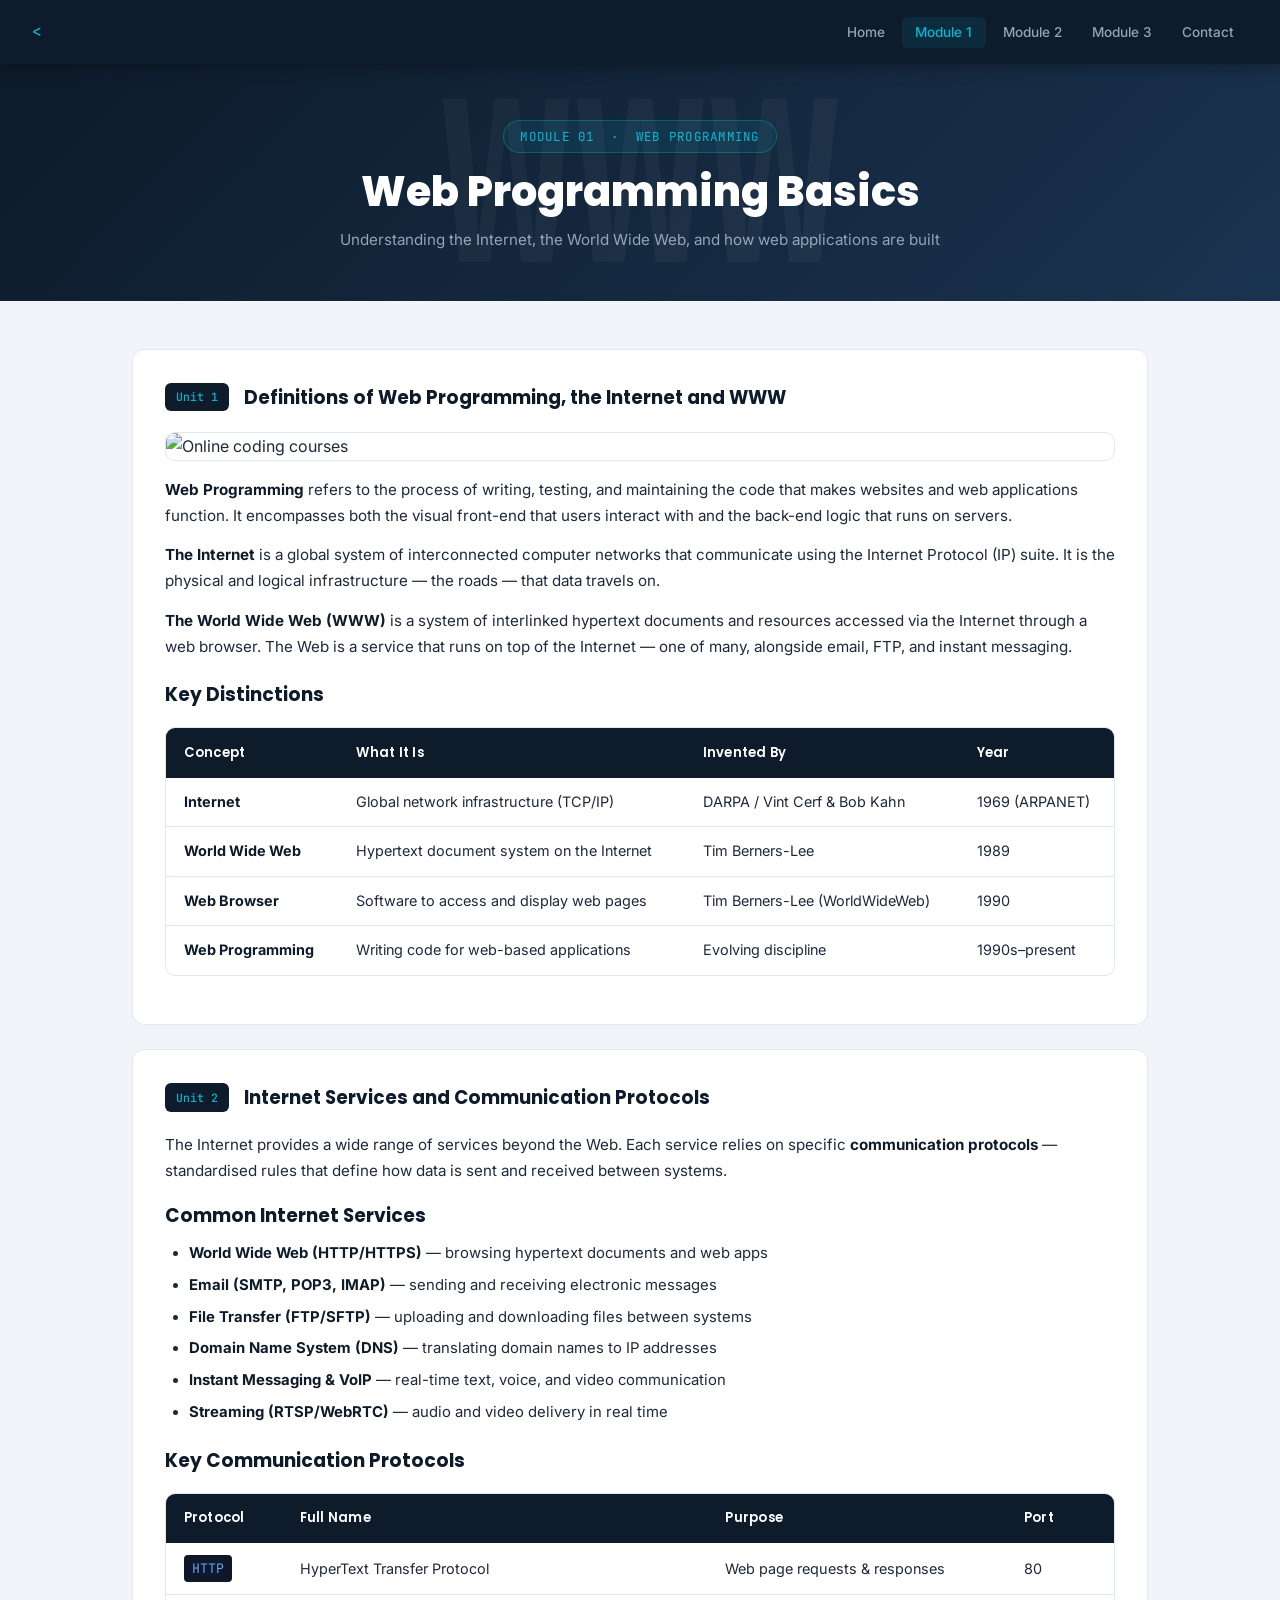
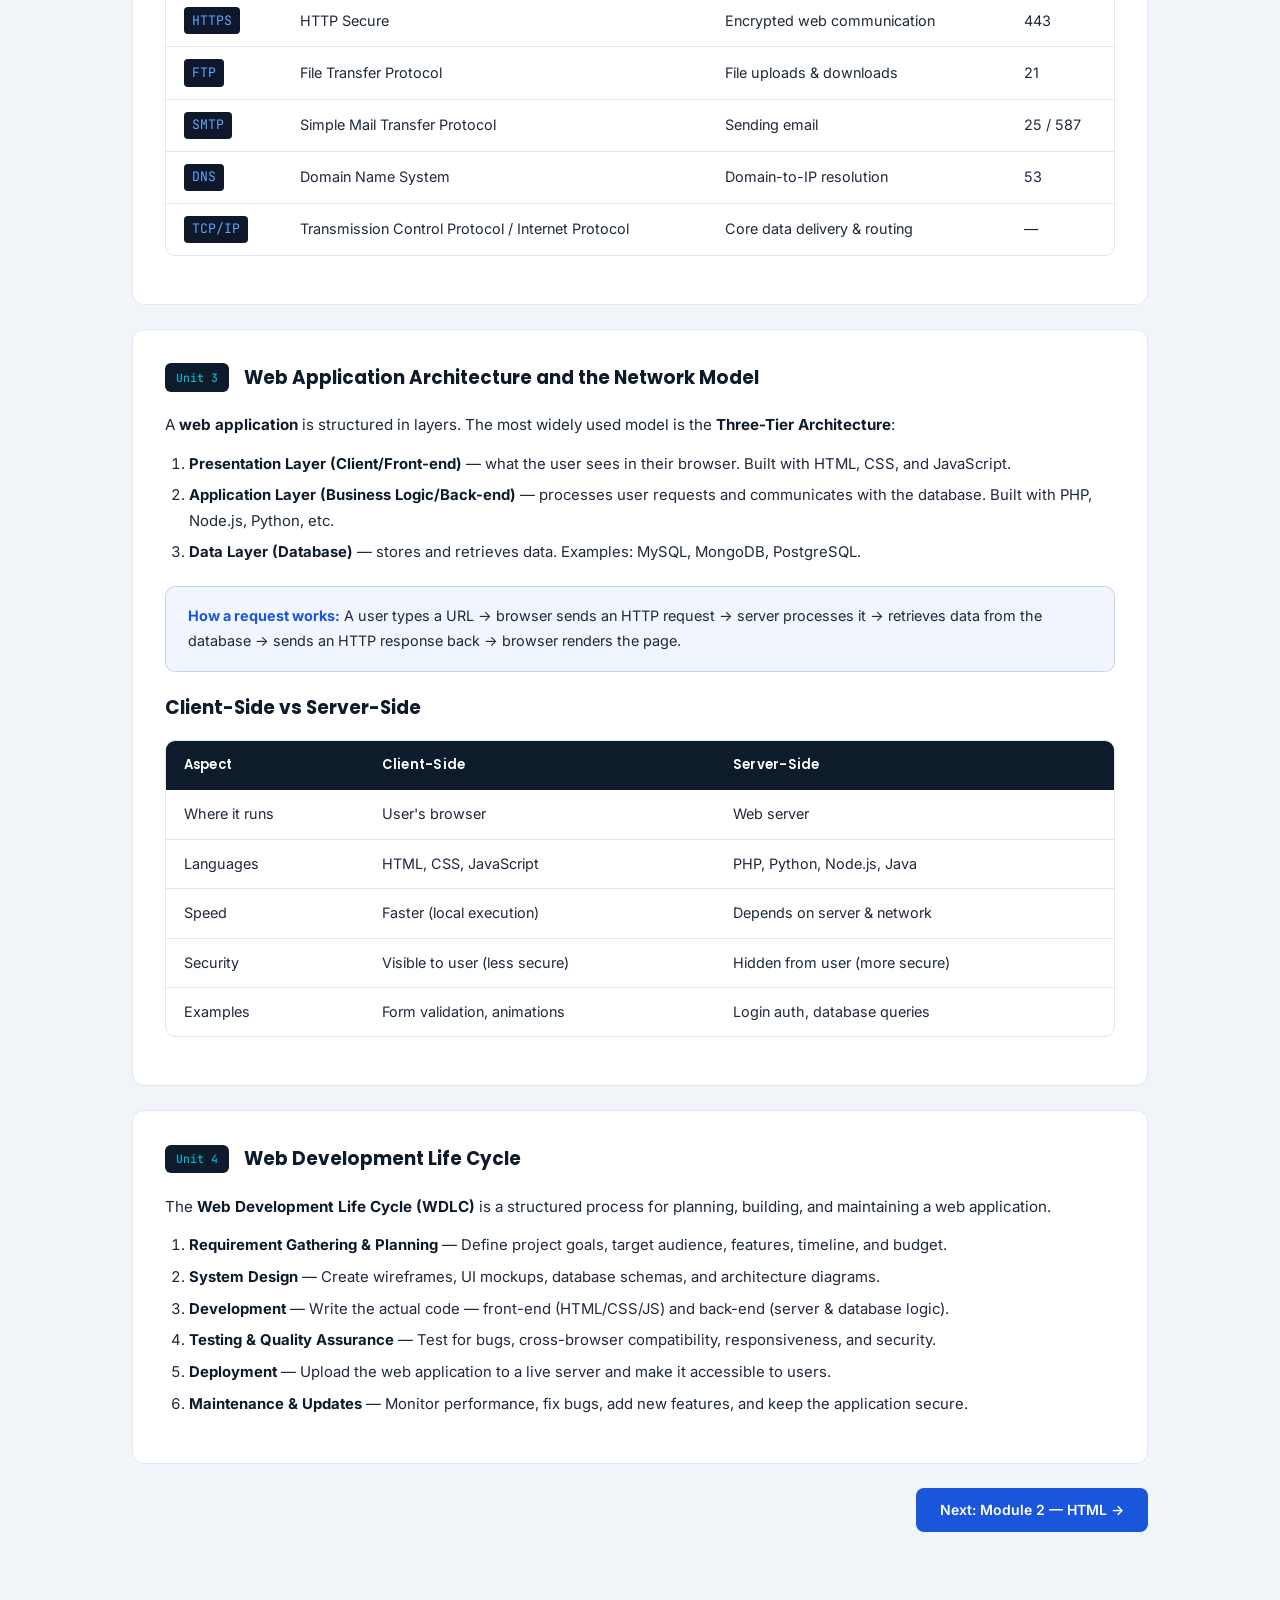
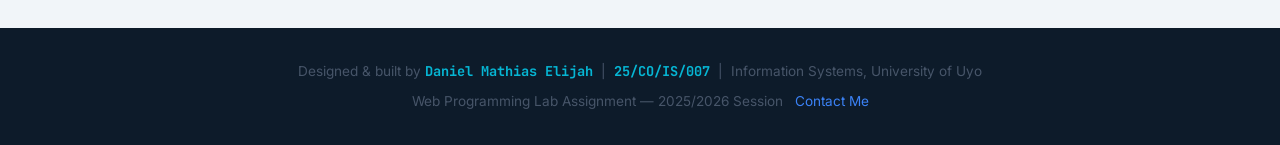
==== module1.html @ 7ca5d1cc "Add files via upload" ====
<!DOCTYPE html>
<html lang="en">
<head>
  <meta charset="UTF-8" />
  <meta name="viewport" content="width=device-width, initial-scale=1.0" />
  <title>Module 1 — Web Programming Basics</title>
  <link rel="stylesheet" href="style.css" />
</head>
<body>

  <nav>
    <a href="index.html" class="nav-brand">&lt;</a>
    <ul class="nav-links">
      <li><a href="index.html">Home</a></li>
      <li><a href="module1.html" class="active">Module 1</a></li>
      <li><a href="module2.html">Module 2</a></li>
      <li><a href="module3.html">Module 3</a></li>
      <li><a href="contact.html">Contact</a></li>
    </ul>
  </nav>

  <section class="page-hero" data-symbol="WWW">
    <div class="hero-badge">Module 01 &nbsp;·&nbsp; Web Programming</div>
    <h1>Web Programming Basics</h1>
    <p>Understanding the Internet, the World Wide Web, and how web applications are built</p>
  </section>

  <div class="container">

    <div class="unit">
      <div class="unit-header">
        <span class="unit-badge">Unit 1</span>
        <h2>Definitions of Web Programming, the Internet and WWW</h2>
      </div>

      <img
        src="images/The-8-Best-Online-Coding-Courses-of-2021-77ff57d2460349c4b82842afc82d8e4b.jpg"
        alt="Online coding courses"
        class="mod-img"
      />

      <p><strong>Web Programming</strong> refers to the process of writing, testing, and maintaining the code that makes websites and web applications function. It encompasses both the visual front-end that users interact with and the back-end logic that runs on servers.</p>

      <p><strong>The Internet</strong> is a global system of interconnected computer networks that communicate using the Internet Protocol (IP) suite. It is the physical and logical infrastructure — the roads — that data travels on.</p>

      <p><strong>The World Wide Web (WWW)</strong> is a system of interlinked hypertext documents and resources accessed via the Internet through a web browser. The Web is a service that runs on top of the Internet — one of many, alongside email, FTP, and instant messaging.</p>

      <h3 style="font-family:'Poppins',sans-serif;color:var(--navy);margin:1.25rem 0 0.6rem;">Key Distinctions</h3>
      <div class="tbl-wrap">
        <table class="styled-table">
          <thead>
            <tr><th>Concept</th><th>What It Is</th><th>Invented By</th><th>Year</th></tr>
          </thead>
          <tbody>
            <tr>
              <td><strong>Internet</strong></td>
              <td>Global network infrastructure (TCP/IP)</td>
              <td>DARPA / Vint Cerf &amp; Bob Kahn</td>
              <td>1969 (ARPANET)</td>
            </tr>
            <tr>
              <td><strong>World Wide Web</strong></td>
              <td>Hypertext document system on the Internet</td>
              <td>Tim Berners-Lee</td>
              <td>1989</td>
            </tr>
            <tr>
              <td><strong>Web Browser</strong></td>
              <td>Software to access and display web pages</td>
              <td>Tim Berners-Lee (WorldWideWeb)</td>
              <td>1990</td>
            </tr>
            <tr>
              <td><strong>Web Programming</strong></td>
              <td>Writing code for web-based applications</td>
              <td>Evolving discipline</td>
              <td>1990s–present</td>
            </tr>
          </tbody>
        </table>
      </div>
    </div>

    <div class="unit">
      <div class="unit-header">
        <span class="unit-badge">Unit 2</span>
        <h2>Internet Services and Communication Protocols</h2>
      </div>

      <p>The Internet provides a wide range of services beyond the Web. Each service relies on specific <strong>communication protocols</strong> — standardised rules that define how data is sent and received between systems.</p>

      <h3 style="font-family:'Poppins',sans-serif;color:var(--navy);margin:1rem 0 0.6rem;">Common Internet Services</h3>
      <ul>
        <li><strong>World Wide Web (HTTP/HTTPS)</strong> — browsing hypertext documents and web apps</li>
        <li><strong>Email (SMTP, POP3, IMAP)</strong> — sending and receiving electronic messages</li>
        <li><strong>File Transfer (FTP/SFTP)</strong> — uploading and downloading files between systems</li>
        <li><strong>Domain Name System (DNS)</strong> — translating domain names to IP addresses</li>
        <li><strong>Instant Messaging &amp; VoIP</strong> — real-time text, voice, and video communication</li>
        <li><strong>Streaming (RTSP/WebRTC)</strong> — audio and video delivery in real time</li>
      </ul>

      <h3 style="font-family:'Poppins',sans-serif;color:var(--navy);margin:1.25rem 0 0.6rem;">Key Communication Protocols</h3>
      <div class="tbl-wrap">
        <table class="styled-table">
          <thead>
            <tr><th>Protocol</th><th>Full Name</th><th>Purpose</th><th>Port</th></tr>
          </thead>
          <tbody>
            <tr><td><span class="tag-badge">HTTP</span></td><td>HyperText Transfer Protocol</td><td>Web page requests &amp; responses</td><td>80</td></tr>
            <tr><td><span class="tag-badge">HTTPS</span></td><td>HTTP Secure</td><td>Encrypted web communication</td><td>443</td></tr>
            <tr><td><span class="tag-badge">FTP</span></td><td>File Transfer Protocol</td><td>File uploads &amp; downloads</td><td>21</td></tr>
            <tr><td><span class="tag-badge">SMTP</span></td><td>Simple Mail Transfer Protocol</td><td>Sending email</td><td>25 / 587</td></tr>
            <tr><td><span class="tag-badge">DNS</span></td><td>Domain Name System</td><td>Domain-to-IP resolution</td><td>53</td></tr>
            <tr><td><span class="tag-badge">TCP/IP</span></td><td>Transmission Control Protocol / Internet Protocol</td><td>Core data delivery &amp; routing</td><td>—</td></tr>
          </tbody>
        </table>
      </div>
    </div>

    <div class="unit">
      <div class="unit-header">
        <span class="unit-badge">Unit 3</span>
        <h2>Web Application Architecture and the Network Model</h2>
      </div>

      <p>A <strong>web application</strong> is structured in layers. The most widely used model is the <strong>Three-Tier Architecture</strong>:</p>

      <ol>
        <li><strong>Presentation Layer (Client/Front-end)</strong> — what the user sees in their browser. Built with HTML, CSS, and JavaScript.</li>
        <li><strong>Application Layer (Business Logic/Back-end)</strong> — processes user requests and communicates with the database. Built with PHP, Node.js, Python, etc.</li>
        <li><strong>Data Layer (Database)</strong> — stores and retrieves data. Examples: MySQL, MongoDB, PostgreSQL.</li>
      </ol>

      <div class="info-box" style="margin-top:1.25rem;">
        <strong>How a request works:</strong> A user types a URL → browser sends an HTTP request → server processes it → retrieves data from the database → sends an HTTP response back → browser renders the page.
      </div>

      <h3 style="font-family:'Poppins',sans-serif;color:var(--navy);margin:1.25rem 0 0.6rem;">Client-Side vs Server-Side</h3>
      <div class="tbl-wrap">
        <table class="styled-table">
          <thead>
            <tr><th>Aspect</th><th>Client-Side</th><th>Server-Side</th></tr>
          </thead>
          <tbody>
            <tr><td>Where it runs</td><td>User's browser</td><td>Web server</td></tr>
            <tr><td>Languages</td><td>HTML, CSS, JavaScript</td><td>PHP, Python, Node.js, Java</td></tr>
            <tr><td>Speed</td><td>Faster (local execution)</td><td>Depends on server &amp; network</td></tr>
            <tr><td>Security</td><td>Visible to user (less secure)</td><td>Hidden from user (more secure)</td></tr>
            <tr><td>Examples</td><td>Form validation, animations</td><td>Login auth, database queries</td></tr>
          </tbody>
        </table>
      </div>
    </div>

    <div class="unit">
      <div class="unit-header">
        <span class="unit-badge">Unit 4</span>
        <h2>Web Development Life Cycle</h2>
      </div>

      <p>The <strong>Web Development Life Cycle (WDLC)</strong> is a structured process for planning, building, and maintaining a web application.</p>

      <ol>
        <li><strong>Requirement Gathering &amp; Planning</strong> — Define project goals, target audience, features, timeline, and budget.</li>
        <li><strong>System Design</strong> — Create wireframes, UI mockups, database schemas, and architecture diagrams.</li>
        <li><strong>Development</strong> — Write the actual code — front-end (HTML/CSS/JS) and back-end (server &amp; database logic).</li>
        <li><strong>Testing &amp; Quality Assurance</strong> — Test for bugs, cross-browser compatibility, responsiveness, and security.</li>
        <li><strong>Deployment</strong> — Upload the web application to a live server and make it accessible to users.</li>
        <li><strong>Maintenance &amp; Updates</strong> — Monitor performance, fix bugs, add new features, and keep the application secure.</li>
      </ol>
    </div>

    <div style="display:flex;justify-content:flex-end;margin-top:1rem;">
      <a href="module2.html" class="btn">Next: Module 2 — HTML &rarr;</a>
    </div>

  </div>

  <footer>
    <p>Designed &amp; built by <strong>Daniel Mathias Elijah</strong> &nbsp;|&nbsp; <strong>25/CO/IS/007</strong> &nbsp;|&nbsp; Information Systems, University of Uyo</p>
    <p style="margin-top:0.4rem;">Web Programming Lab Assignment &mdash; 2025/2026 Session &nbsp;&nbsp;<a href="contact.html">Contact Me</a></p>
  </footer>

</body>
</html>
---- style.css ----
@import url('https://fonts.googleapis.com/css2?family=Poppins:wght@400;600;700;800&family=Inter:wght@400;500;600&family=JetBrains+Mono:wght@400;500&display=swap');

*, *::before, *::after { box-sizing: border-box; margin: 0; padding: 0; }

:root {
  --navy:      #0d1b2a;
  --navy-mid:  #1a3350;
  --blue:      #1a56db;
  --blue-lt:   #3b82f6;
  --cyan:      #06b6d4;
  --bg:        #f1f5f9;
  --white:     #ffffff;
  --text:      #1e293b;
  --muted:     #64748b;
  --border:    #e2e8f0;
  --code-bg:   #0f172a;
}

body { font-family: 'Inter', sans-serif; background: var(--bg); color: var(--text); line-height: 1.7; }

/* NAV */
nav {
  background: var(--navy);
  position: sticky; top: 0; z-index: 100;
  padding: 0 2rem;
  display: flex; align-items: center; justify-content: space-between;
  height: 64px;
  box-shadow: 0 2px 16px rgba(0,0,0,0.35);
}
.nav-brand {
  font-family: 'JetBrains Mono', monospace;
  color: var(--cyan); font-size: 1rem; font-weight: 500;
  text-decoration: none; letter-spacing: 0.04em;
}
.nav-brand span { color: #ffffff; }
.nav-links { display: flex; list-style: none; gap: 0.2rem; }
.nav-links a {
  color: #94a3b8; text-decoration: none;
  padding: 0.45rem 0.85rem; border-radius: 6px;
  font-size: 0.85rem; font-weight: 500; transition: all 0.18s;
}
.nav-links a:hover { color: #ffffff; background: rgba(255,255,255,0.08); }
.nav-links a.active { color: var(--cyan); background: rgba(6,182,212,0.1); }

/* HERO */
.hero {
  background: linear-gradient(135deg, var(--navy) 0%, var(--navy-mid) 100%);
  padding: 6rem 2rem 5rem; text-align: center; position: relative; overflow: hidden;
}
.hero::before {
  content: '</>';
  font-family: 'JetBrains Mono', monospace; font-size: 20rem; font-weight: 700;
  color: rgba(255,255,255,0.03);
  position: absolute; top: 50%; left: 50%; transform: translate(-50%, -50%);
  pointer-events: none; user-select: none; white-space: nowrap;
}
.hero-badge {
  display: inline-block;
  font-family: 'JetBrains Mono', monospace; font-size: 0.78rem;
  color: var(--cyan); background: rgba(6,182,212,0.1);
  border: 1px solid rgba(6,182,212,0.3);
  padding: 0.3rem 1rem; border-radius: 100px; margin-bottom: 1.5rem;
  letter-spacing: 0.1em; text-transform: uppercase;
}
.hero h1 {
  font-family: 'Poppins', sans-serif; font-size: clamp(2rem, 5vw, 3.4rem);
  font-weight: 800; color: #ffffff; line-height: 1.15; margin-bottom: 1rem;
}
.hero h1 em { color: var(--cyan); font-style: normal; }
.hero p { color: #94a3b8; font-size: 1.05rem; max-width: 560px; margin: 0 auto 2.5rem; }
.hero-btns { display: flex; gap: 0.75rem; justify-content: center; flex-wrap: wrap; }

/* PAGE HERO */
.page-hero {
  background: linear-gradient(135deg, var(--navy) 0%, var(--navy-mid) 100%);
  padding: 3.5rem 2rem 3rem; text-align: center; position: relative; overflow: hidden;
}
.page-hero::before {
  content: attr(data-symbol);
  font-family: 'JetBrains Mono', monospace; font-size: 14rem; font-weight: 700;
  color: rgba(255,255,255,0.04);
  position: absolute; top: 50%; left: 50%; transform: translate(-50%, -50%);
  pointer-events: none; user-select: none; white-space: nowrap;
}
.page-hero .hero-badge { margin-bottom: 0.9rem; }
.page-hero h1 {
  font-family: 'Poppins', sans-serif; font-size: clamp(1.6rem, 4vw, 2.6rem);
  font-weight: 800; color: #ffffff; line-height: 1.2;
}
.page-hero p { color: #94a3b8; margin-top: 0.6rem; font-size: 0.95rem; }

/* BUTTONS */
.btn {
  display: inline-block; background: var(--blue); color: #ffffff;
  text-decoration: none; padding: 0.65rem 1.5rem; border-radius: 8px;
  font-size: 0.875rem; font-weight: 600; transition: background 0.18s;
}
.btn:hover { background: var(--blue-lt); }
.btn-ghost {
  display: inline-block; background: rgba(255,255,255,0.08); color: #ffffff;
  text-decoration: none; padding: 0.65rem 1.5rem; border-radius: 8px;
  font-size: 0.875rem; font-weight: 600; border: 1px solid rgba(255,255,255,0.2);
  transition: background 0.18s;
}
.btn-ghost:hover { background: rgba(255,255,255,0.15); }

/* CONTAINER */
.container { max-width: 1080px; margin: 0 auto; padding: 3rem 2rem; }

/* SECTION LABELS */
.section-label {
  font-family: 'JetBrains Mono', monospace; font-size: 0.72rem;
  color: var(--blue); text-transform: uppercase; letter-spacing: 0.12em;
  margin-bottom: 0.4rem;
}
.section-title {
  font-family: 'Poppins', sans-serif; font-size: 1.7rem;
  font-weight: 700; color: var(--navy); margin-bottom: 0.35rem;
}
.section-sub { color: var(--muted); margin-bottom: 2.5rem; font-size: 0.95rem; }

/* MODULE CARDS */
.module-grid { display: grid; grid-template-columns: repeat(auto-fit, minmax(300px, 1fr)); gap: 1.5rem; }
.module-card {
  background: var(--white); border-radius: 14px;
  padding: 2rem; border: 1px solid var(--border);
  transition: transform 0.2s, box-shadow 0.2s; position: relative; overflow: hidden;
}
.module-card::before {
  content: ''; position: absolute; top: 0; left: 0; right: 0; height: 4px;
  background: linear-gradient(90deg, var(--blue), var(--cyan));
}
.module-card:hover { transform: translateY(-5px); box-shadow: 0 14px 36px rgba(0,0,0,0.1); }
.mod-num {
  font-family: 'JetBrains Mono', monospace; font-size: 0.73rem;
  color: var(--blue); font-weight: 500; text-transform: uppercase;
  letter-spacing: 0.1em; margin-bottom: 0.6rem;
}
.module-card h3 { font-family: 'Poppins', sans-serif; font-size: 1.15rem; font-weight: 700; color: var(--navy); margin-bottom: 0.65rem; }
.module-card p { color: var(--muted); font-size: 0.88rem; margin-bottom: 1.25rem; }
.module-card ul { list-style: none; margin-bottom: 1.5rem; }
.module-card ul li { font-size: 0.85rem; color: var(--text); padding: 0.3rem 0 0.3rem 1.2rem; position: relative; }
.module-card ul li::before { content: '▸'; position: absolute; left: 0; color: var(--cyan); }

/* UNIT CARDS */
.unit {
  background: var(--white); border-radius: 12px;
  padding: 2rem; margin-bottom: 1.5rem; border: 1px solid var(--border);
}
.unit-header { display: flex; align-items: center; gap: 0.9rem; margin-bottom: 1.2rem; }
.unit-badge {
  background: var(--navy); color: var(--cyan);
  font-family: 'JetBrains Mono', monospace; font-size: 0.72rem;
  padding: 0.28rem 0.7rem; border-radius: 6px; white-space: nowrap; font-weight: 500;
}
.unit h2 { font-family: 'Poppins', sans-serif; font-size: 1.15rem; font-weight: 700; color: var(--navy); }
.unit p { color: var(--text); margin-bottom: 0.85rem; font-size: 0.95rem; }
.unit ul, .unit ol { padding-left: 1.5rem; margin-bottom: 0.85rem; }
.unit li { margin-bottom: 0.4rem; font-size: 0.93rem; }
.unit strong { color: var(--navy); }

/* MODULE IMAGE */
.mod-img {
  width: 100%; border-radius: 10px; object-fit: cover;
  max-height: 260px; display: block; margin: 1rem 0;
  border: 1px solid var(--border);
}

/* TABLE */
.tbl-wrap { overflow-x: auto; margin: 1rem 0; border-radius: 10px; border: 1px solid var(--border); }
.styled-table { width: 100%; border-collapse: collapse; font-size: 0.9rem; }
.styled-table thead { background: var(--navy); }
.styled-table th {
  padding: 0.85rem 1.1rem; text-align: left;
  font-family: 'Poppins', sans-serif; font-size: 0.82rem;
  font-weight: 600; color: #ffffff; letter-spacing: 0.02em;
}
.styled-table td { padding: 0.75rem 1.1rem; border-bottom: 1px solid var(--border); font-size: 0.9rem; }
.styled-table tbody tr:last-child td { border-bottom: none; }
.styled-table tbody tr:hover { background: #f8fafc; }
.tag-badge {
  display: inline-block; font-family: 'JetBrains Mono', monospace;
  background: var(--code-bg); color: #60a5fa;
  padding: 0.15rem 0.5rem; border-radius: 4px; font-size: 0.82rem;
}

/* CODE BLOCK */
.code-block {
  background: var(--code-bg); border-radius: 10px;
  padding: 1.5rem; margin: 1rem 0; overflow-x: auto;
  border: 1px solid rgba(255,255,255,0.06);
}
.code-block pre {
  font-family: 'JetBrains Mono', monospace;
  font-size: 0.84rem; color: #e2e8f0; line-height: 1.85;
}
.hl-tag   { color: #60a5fa; }
.hl-attr  { color: #34d399; }
.hl-val   { color: #f59e0b; }
.hl-txt   { color: #e2e8f0; }
.hl-cmt   { color: #6b7280; font-style: italic; }
.hl-prop  { color: #f472b6; }
.hl-num   { color: #a78bfa; }

/* AUDIO */
.audio-card {
  background: var(--navy); border-radius: 12px;
  padding: 2rem; margin: 1.5rem 0; text-align: center;
}
.audio-card h3 { font-family: 'Poppins', sans-serif; color: #ffffff; font-size: 1.1rem; margin-bottom: 0.4rem; }
.audio-card p { color: #94a3b8; font-size: 0.88rem; margin-bottom: 1.25rem; }
.audio-card audio { width: 100%; max-width: 520px; border-radius: 8px; }

/* CONTACT */
.student-card {
  background: linear-gradient(135deg, var(--navy), var(--navy-mid));
  border-radius: 14px; padding: 2rem; margin-bottom: 2rem;
  display: flex; align-items: center; gap: 1.75rem;
}
.s-avatar {
  width: 72px; height: 72px; border-radius: 50%;
  background: rgba(6,182,212,0.15); border: 3px solid var(--cyan);
  display: flex; align-items: center; justify-content: center;
  font-family: 'Poppins', sans-serif; font-size: 1.7rem;
  font-weight: 800; color: var(--cyan); flex-shrink: 0;
}
.s-info h2 { font-family: 'Poppins', sans-serif; color: #ffffff; font-size: 1.4rem; font-weight: 700; }
.s-info .reg {
  font-family: 'JetBrains Mono', monospace;
  color: var(--cyan); font-size: 0.88rem; margin: 0.2rem 0;
}
.s-info .dept { color: #94a3b8; font-size: 0.85rem; }

.contact-form {
  background: var(--white); border-radius: 14px;
  padding: 2.5rem; border: 1px solid var(--border);
}
.contact-form h3 {
  font-family: 'Poppins', sans-serif; font-size: 1.2rem;
  font-weight: 700; color: var(--navy); margin-bottom: 1.75rem;
  padding-bottom: 1rem; border-bottom: 1px solid var(--border);
}
.form-group { margin-bottom: 1.4rem; }
.form-group label { display: block; font-weight: 600; font-size: 0.85rem; color: var(--navy); margin-bottom: 0.45rem; }
.form-group input,
.form-group textarea {
  width: 100%; padding: 0.75rem 1rem;
  border: 1.5px solid var(--border); border-radius: 8px;
  font-family: 'Inter', sans-serif; font-size: 0.93rem;
  color: var(--text); background: var(--bg); outline: none;
  transition: border-color 0.18s, background 0.18s;
}
.form-group input:focus,
.form-group textarea:focus { border-color: var(--blue); background: var(--white); }
.form-group textarea { resize: vertical; min-height: 130px; }
.form-row { display: grid; grid-template-columns: 1fr 1fr; gap: 1rem; }
.btn-submit {
  width: 100%; background: linear-gradient(135deg, var(--blue), var(--blue-lt));
  color: #ffffff; border: none; padding: 0.9rem 2rem; border-radius: 8px;
  font-size: 0.95rem; font-weight: 600; cursor: pointer;
  font-family: 'Inter', sans-serif; transition: opacity 0.18s; margin-top: 0.5rem;
}
.btn-submit:hover { opacity: 0.88; }

/* INFO BOX */
.info-box {
  background: rgba(26,86,219,0.06); border: 1px solid rgba(26,86,219,0.2);
  border-radius: 10px; padding: 1.1rem 1.4rem; margin: 1rem 0; font-size: 0.9rem;
}
.info-box strong { color: var(--blue); }

/* FOOTER */
footer {
  background: var(--navy); color: #475569;
  text-align: center; padding: 2rem; font-size: 0.85rem; margin-top: 3rem;
}
footer strong { color: var(--cyan); font-family: 'JetBrains Mono', monospace; }
footer a { color: var(--blue-lt); text-decoration: none; }

/* RESPONSIVE */
@media (max-width: 720px) {
  nav { padding: 0 1rem; }
  .nav-brand { font-size: 0.85rem; }
  .nav-links a { padding: 0.35rem 0.55rem; font-size: 0.78rem; }
  .form-row { grid-template-columns: 1fr; }
  .student-card { flex-direction: column; text-align: center; gap: 1rem; }
  .hero::before { font-size: 10rem; }
}
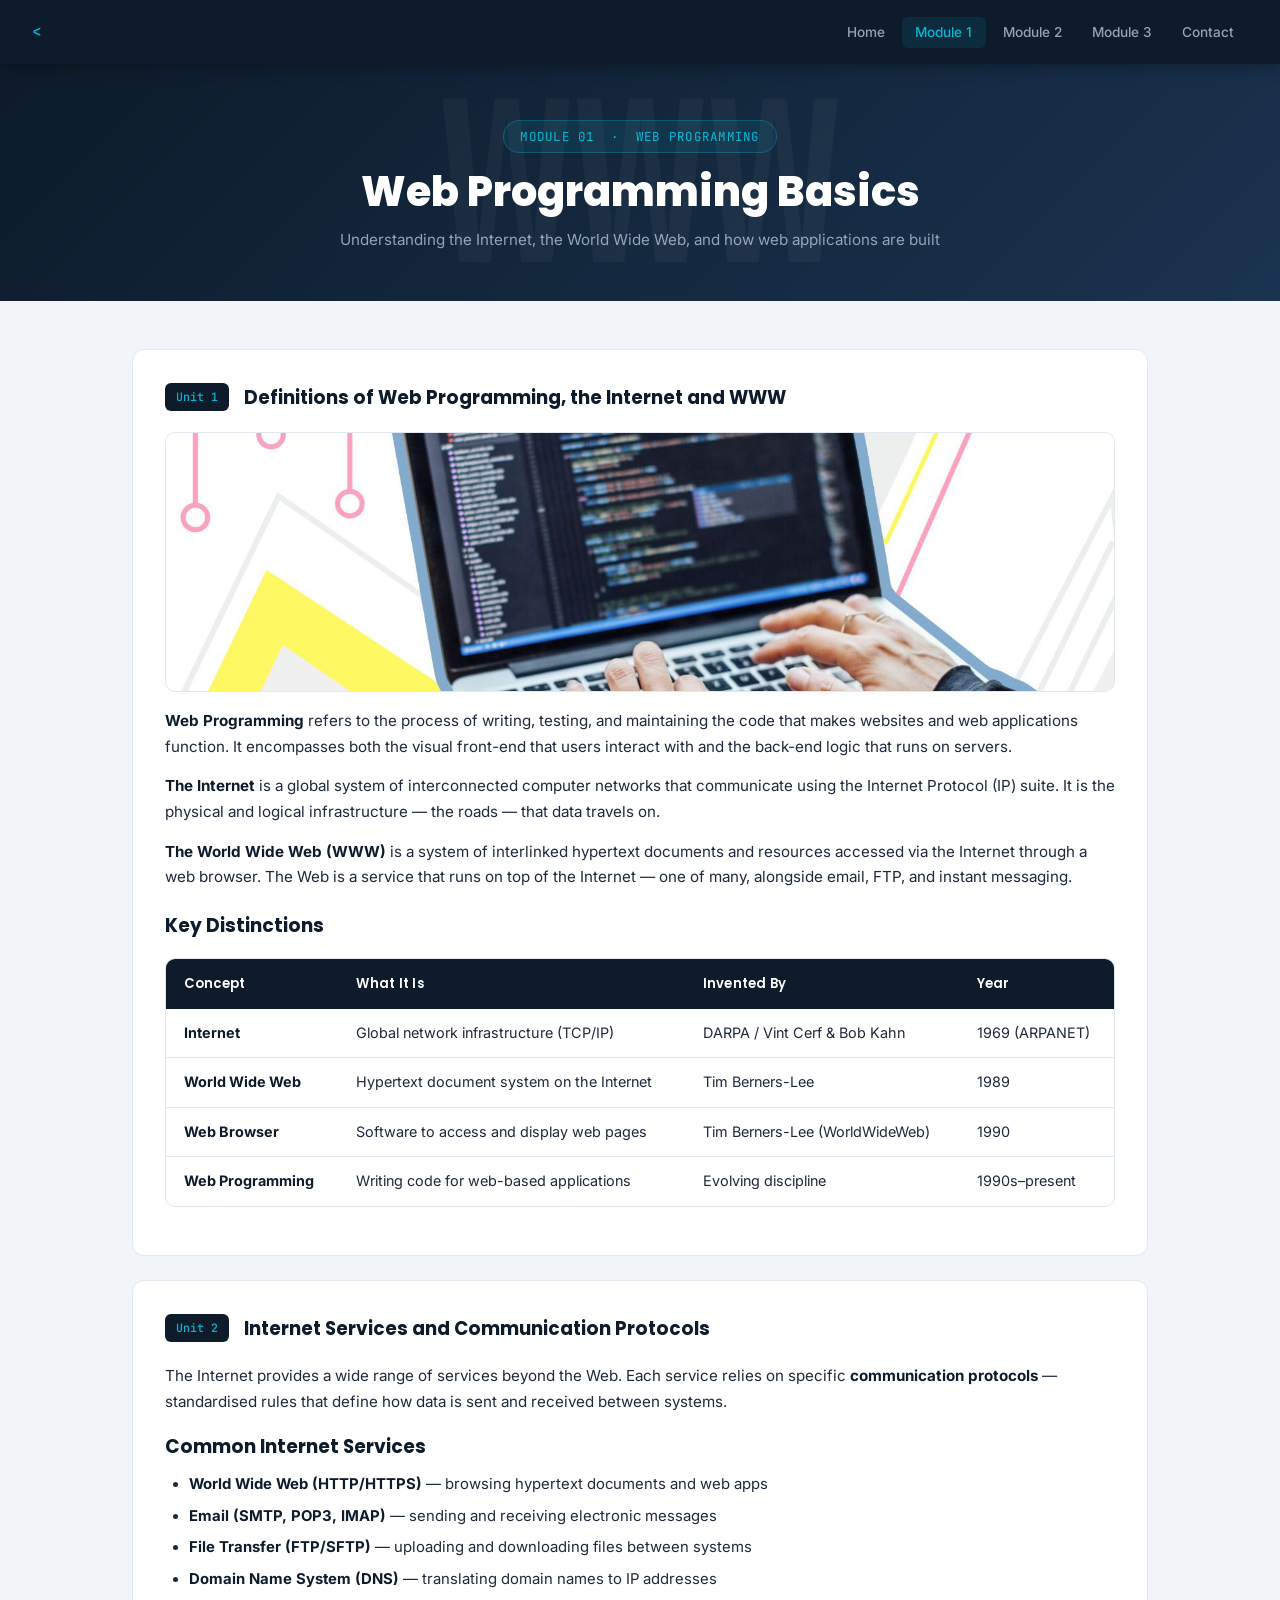
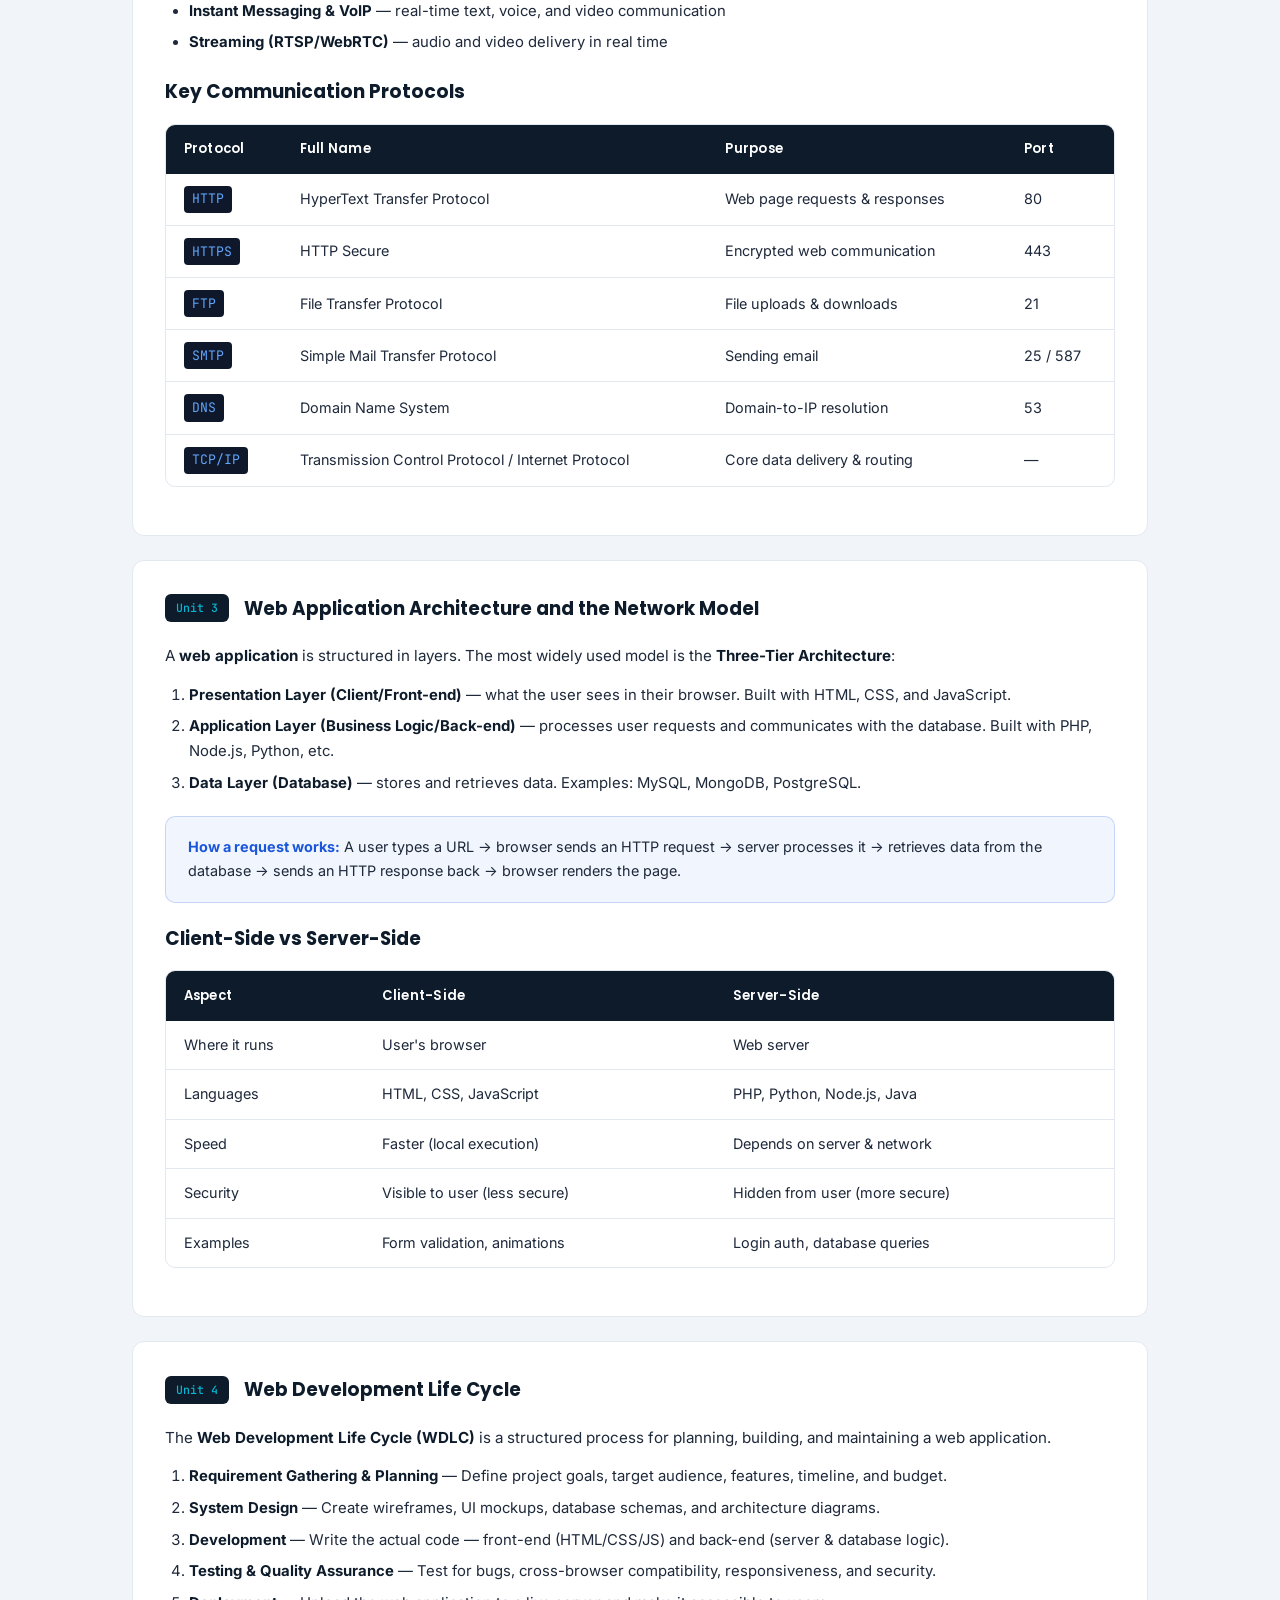
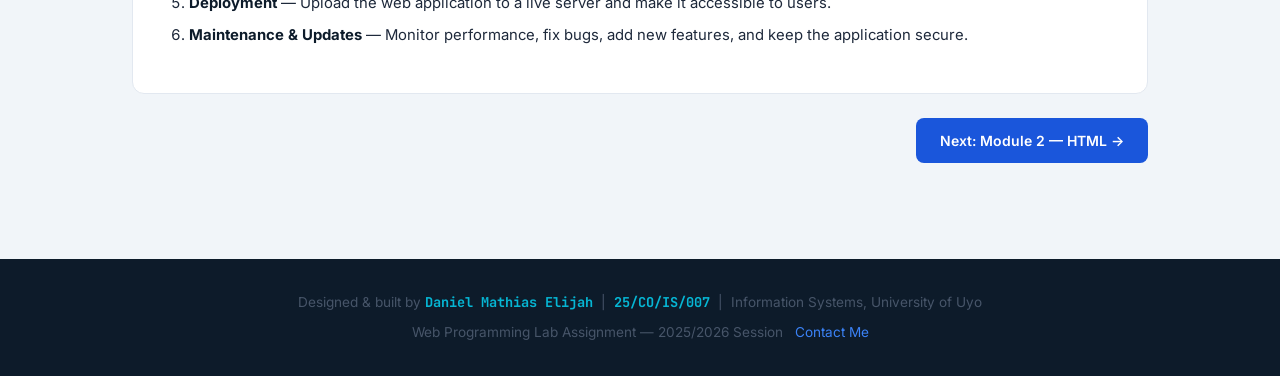
==== commit ddc0bade: "Upmodule1.html" ====
--- a/module1.html
+++ b/module1.html
@@ -34,7 +34,7 @@
       </div>
 
       <img
-        src="images/The-8-Best-Online-Coding-Courses-of-2021-77ff57d2460349c4b82842afc82d8e4b.jpg"
+        src="The-8-Best-Online-Coding-Courses-of-2021-77ff57d2460349c4b82842afc82d8e4b.jpg"
         alt="Online coding courses"
         class="mod-img"
       />
@@ -182,4 +182,4 @@
   </footer>
 
 </body>
-</html>+</html>
